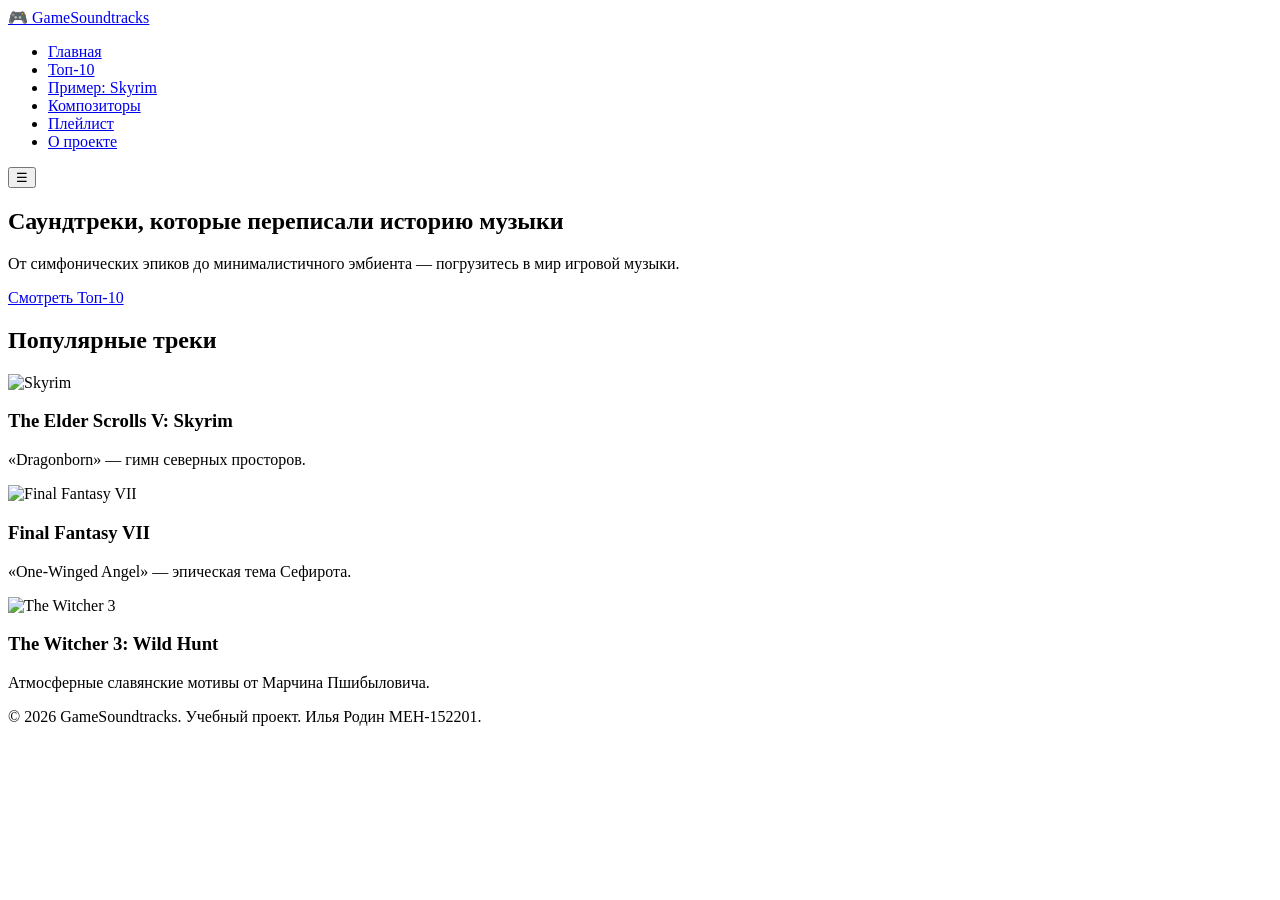
==== Site/index.html @ c66ac8e1 "Create index.html" ====
<!DOCTYPE html>
<html lang="ru">
<head>
	<meta charset="UTF-8">
	<meta name="viewport" content="width=device-width, initial-scale=1.0">
	<title>Лучшие саундтреки из видеоигр | Главная</title>
	<link rel="stylesheet" href="css/style.css">
</head>
<body>
	<header>
		<div class="container header-container">
			<div class="logo">
				<a href="index.html">🎮 GameSoundtracks</a>
			</div>
			<nav>
				<ul class="nav-menu">
					<li><a href="index.html" class="active">Главная</a></li>
					<li><a href="top10.html">Топ-10</a></li>
					<li><a href="soundtrack-skyrim.html">Пример: Skyrim</a></li>
					<li><a href="composers.html">Композиторы</a></li>
					<li><a href="playlist.html">Плейлист</a></li>
					<li><a href="about.html">О проекте</a></li>
				</ul>
				<button class="mobile-menu-toggle" aria-label="Меню">☰</button>
			</nav>
		</div>
	</header>

	<main>
		<div class="container">
			<section class="hero">
				<h1>Саундтреки, которые переписали историю музыки</h1>
				<p>От симфонических эпиков до минималистичного эмбиента — погрузитесь в мир игровой музыки.</p>
				<a href="top10.html" class="btn">Смотреть Топ-10</a>
			</section>

			<section class="featured">
				<h2>Популярные треки</h2>
				<div class="cards-grid">
					<article class="card">
						<img src="images/skyrim.jpg" alt="Skyrim">
						<h3>The Elder Scrolls V: Skyrim</h3>
						<p>«Dragonborn» — гимн северных просторов.</p>
					</article>
					<article class="card">
						<img src="images/ffvii.jpg" alt="Final Fantasy VII">
						<h3>Final Fantasy VII</h3>
						<p>«One-Winged Angel» — эпическая тема Сефирота.</p>
					</article>
					<article class="card">
						<img src="images/witcher3.jpg" alt="The Witcher 3">
						<h3>The Witcher 3: Wild Hunt</h3>
						<p>Атмосферные славянские мотивы от Марчина Пшибыловича.</p>
					</article>
				</div>
			</section>
		</div>
	</main>

	<footer>
		<div class="container">
			<p>© 2026 GameSoundtracks. Учебный проект. Илья Родин МЕН-152201.</p>
		</div>
	</footer>

	<script src="js/script.js"></script>
</body>
</html>
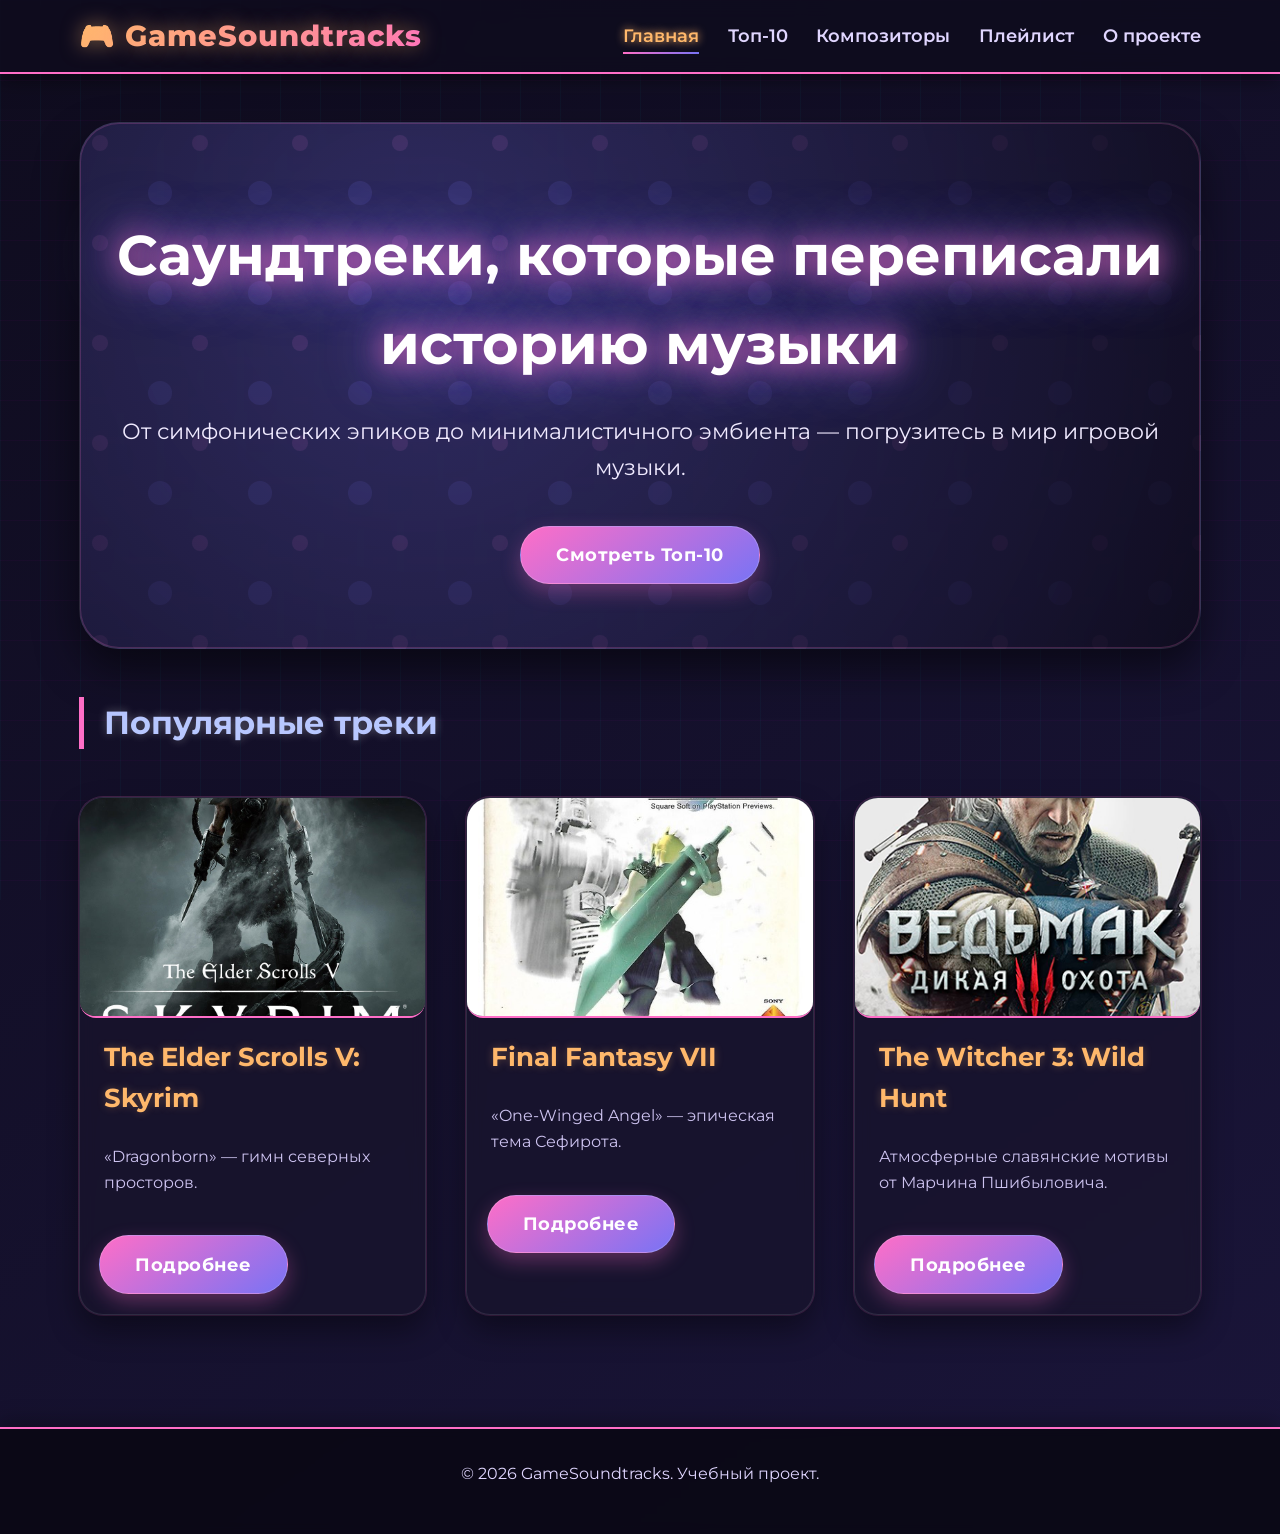
==== commit 8c9955d4: "Add files via upload" ====
--- a/Site/index.html
+++ b/Site/index.html
@@ -1,68 +1,70 @@
-<!DOCTYPE html>
-<html lang="ru">
-<head>
-	<meta charset="UTF-8">
-	<meta name="viewport" content="width=device-width, initial-scale=1.0">
-	<title>Лучшие саундтреки из видеоигр | Главная</title>
-	<link rel="stylesheet" href="css/style.css">
-</head>
-<body>
-	<header>
-		<div class="container header-container">
-			<div class="logo">
-				<a href="index.html">🎮 GameSoundtracks</a>
-			</div>
-			<nav>
-				<ul class="nav-menu">
-					<li><a href="index.html" class="active">Главная</a></li>
-					<li><a href="top10.html">Топ-10</a></li>
-					<li><a href="soundtrack-skyrim.html">Пример: Skyrim</a></li>
-					<li><a href="composers.html">Композиторы</a></li>
-					<li><a href="playlist.html">Плейлист</a></li>
-					<li><a href="about.html">О проекте</a></li>
-				</ul>
-				<button class="mobile-menu-toggle" aria-label="Меню">☰</button>
-			</nav>
-		</div>
-	</header>
-
-	<main>
-		<div class="container">
-			<section class="hero">
-				<h1>Саундтреки, которые переписали историю музыки</h1>
-				<p>От симфонических эпиков до минималистичного эмбиента — погрузитесь в мир игровой музыки.</p>
-				<a href="top10.html" class="btn">Смотреть Топ-10</a>
-			</section>
-
-			<section class="featured">
-				<h2>Популярные треки</h2>
-				<div class="cards-grid">
-					<article class="card">
-						<img src="images/skyrim.jpg" alt="Skyrim">
-						<h3>The Elder Scrolls V: Skyrim</h3>
-						<p>«Dragonborn» — гимн северных просторов.</p>
-					</article>
-					<article class="card">
-						<img src="images/ffvii.jpg" alt="Final Fantasy VII">
-						<h3>Final Fantasy VII</h3>
-						<p>«One-Winged Angel» — эпическая тема Сефирота.</p>
-					</article>
-					<article class="card">
-						<img src="images/witcher3.jpg" alt="The Witcher 3">
-						<h3>The Witcher 3: Wild Hunt</h3>
-						<p>Атмосферные славянские мотивы от Марчина Пшибыловича.</p>
-					</article>
-				</div>
-			</section>
-		</div>
-	</main>
-
-	<footer>
-		<div class="container">
-			<p>© 2026 GameSoundtracks. Учебный проект. Илья Родин МЕН-152201.</p>
-		</div>
-	</footer>
-
-	<script src="js/script.js"></script>
-</body>
-</html>
+﻿<!DOCTYPE html>
+<html lang="ru">
+<head>
+	<meta charset="UTF-8">
+	<meta name="viewport" content="width=device-width, initial-scale=1.0">
+	<title>Лучшие саундтреки из видеоигр | Главная</title>
+	<link rel="stylesheet" href="css/style.css">
+</head>
+<body>
+	<header>
+		<div class="container header-container">
+			<div class="logo">
+				<a href="index.html">🎮 GameSoundtracks</a>
+			</div>
+			<nav>
+				<ul class="nav-menu">
+					<li><a href="index.html" class="active">Главная</a></li>
+					<li><a href="top10.html">Топ-10</a></li>
+					<li><a href="composers.html">Композиторы</a></li>
+					<li><a href="playlist.html">Плейлист</a></li>
+					<li><a href="about.html">О проекте</a></li>
+				</ul>
+				<button class="mobile-menu-toggle" aria-label="Меню">☰</button>
+			</nav>
+		</div>
+	</header>
+
+	<main>
+		<div class="container">
+			<section class="hero">
+				<h1>Саундтреки, которые переписали историю музыки</h1>
+				<p>От симфонических эпиков до минималистичного эмбиента — погрузитесь в мир игровой музыки.</p>
+				<a href="top10.html" class="btn">Смотреть Топ-10</a>
+			</section>
+
+			<section class="featured">
+				<h2>Популярные треки</h2>
+				<div class="cards-grid">
+					<article class="card">
+						<img src="images/skyrim.jpg" alt="Skyrim">
+						<h3>The Elder Scrolls V: Skyrim</h3>
+						<p>«Dragonborn» — гимн северных просторов.</p>
+						<a href="soundtrack-skyrim.html" class="btn" style="margin: 0 1.2rem 1.2rem; display: inline-block;">Подробнее</a>
+					</article>
+					<article class="card">
+						<img src="images/ffvii.jpg" alt="Final Fantasy VII">
+						<h3>Final Fantasy VII</h3>
+						<p>«One-Winged Angel» — эпическая тема Сефирота.</p>
+						<a href="soundtrack-ffvii.html" class="btn" style="margin: 0 1.2rem 1.2rem; display: inline-block;">Подробнее</a>
+					</article>
+					<article class="card">
+						<img src="images/witcher3.jpg" alt="The Witcher 3">
+						<h3>The Witcher 3: Wild Hunt</h3>
+						<p>Атмосферные славянские мотивы от Марчина Пшибыловича.</p>
+						<a href="soundtrack-witcher3.html" class="btn" style="margin: 0 1.2rem 1.2rem; display: inline-block;">Подробнее</a>
+					</article>
+				</div>
+			</section>
+		</div>
+	</main>
+
+	<footer>
+		<div class="container">
+			<p>© 2026 GameSoundtracks. Учебный проект.</p>
+		</div>
+	</footer>
+
+	<script src="js/script.js"></script>
+</body>
+</html>
--- a/Site/css/style.css
+++ b/Site/css/style.css
@@ -0,0 +1,759 @@
+/* ===== ПОДКЛЮЧЕНИЕ ШРИФТА (опционально) ===== */
+@import url('https://fonts.googleapis.com/css2?family=Montserrat:wght@400;600;700&display=swap');
+
+/* ===== ОБНУЛЕНИЕ И БАЗОВЫЕ СТИЛИ ===== */
+* {
+	margin: 0;
+	padding: 0;
+	box-sizing: border-box;
+}
+
+body {
+	font-family: 'Montserrat', 'Segoe UI', sans-serif;
+	line-height: 1.6;
+	color: #B0BF1A;
+	background: linear-gradient(145deg, #0f0c1e 0%, #1a153a 100%);
+	min-height: 100vh;
+	display: flex;
+	flex-direction: column;
+	position: relative;
+}
+
+	/* Анимированный фоновый узор (сетка) */
+	body::before {
+		content: "";
+		position: fixed;
+		top: 0;
+		left: 0;
+		width: 100%;
+		height: 100%;
+		background-image: linear-gradient(rgba(255, 0, 255, 0.03) 1px, transparent 1px), linear-gradient(90deg, rgba(0, 255, 255, 0.03) 1px, transparent 1px);
+		background-size: 40px 40px;
+		pointer-events: none;
+		z-index: -1;
+		animation: gridPulse 8s infinite alternate;
+	}
+
+@keyframes gridPulse {
+	0% {
+		opacity: 0.3;
+	}
+
+	100% {
+		opacity: 0.8;
+	}
+}
+
+main {
+	flex: 1;
+	position: relative;
+	z-index: 2;
+}
+
+.container {
+	width: 90%;
+	max-width: 1200px;
+	margin: 0 auto;
+	padding: 0 15px;
+}
+
+h1, h2, h3 {
+	margin-bottom: 1.2rem;
+	font-weight: 700;
+	text-shadow: 0 0 10px rgba(255, 255, 255, 0.3);
+}
+
+h1 {
+	font-size: 2.8rem;
+	background: linear-gradient(135deg, #ff6ec7, #7873f5);
+	-webkit-background-clip: text;
+	background-clip: text;
+	color: transparent;
+	display: inline-block;
+	margin-top: 1.5rem;
+}
+
+h2 {
+	font-size: 2rem;
+	color: #b8c7ff;
+	border-left: 5px solid #ff6ec7;
+	padding-left: 20px;
+}
+
+p {
+	margin-bottom: 1rem;
+	color: #e0d6ff;
+}
+
+a {
+	color: #ffb86b;
+	transition: all 0.3s ease;
+}
+
+	a:hover {
+		color: #ff6ec7;
+		text-shadow: 0 0 8px #ff6ec7;
+	}
+
+img {
+	max-width: 100%;
+	height: auto;
+	border-radius: 16px;
+}
+
+/* ===== КНОПКИ ===== */
+.btn {
+	display: inline-block;
+	background: linear-gradient(145deg, #ff6ec7, #7873f5);
+	color: #fff;
+	padding: 0.9rem 2.2rem;
+	border-radius: 40px;
+	text-decoration: none;
+	font-weight: bold;
+	font-size: 1.1rem;
+	box-shadow: 0 8px 20px rgba(255, 110, 199, 0.3);
+	transition: all 0.3s ease;
+	border: 1px solid rgba(255, 255, 255, 0.2);
+	letter-spacing: 0.5px;
+}
+
+	.btn:hover {
+		transform: translateY(-4px);
+		box-shadow: 0 15px 30px rgba(255, 110, 199, 0.5);
+		background: linear-gradient(145deg, #ff8fd6, #918cf7);
+		color: #fff;
+	}
+
+	.btn.secondary {
+		background: rgba(255, 255, 255, 0.08);
+		backdrop-filter: blur(5px);
+		border: 1px solid rgba(255, 110, 199, 0.5);
+		color: #ffb86b;
+		box-shadow: none;
+		margin-top: 1rem;
+	}
+
+		.btn.secondary:hover {
+			background: rgba(255, 110, 199, 0.15);
+			border-color: #ff6ec7;
+			color: #fff;
+			transform: translateY(-2px);
+		}
+
+/* ===== ШАПКА (БОЛЕЕ ЯРКАЯ) ===== */
+header {
+	background: rgba(15, 12, 30, 0.85);
+	backdrop-filter: blur(10px);
+	border-bottom: 2px solid #ff6ec7;
+	box-shadow: 0 5px 20px rgba(0, 0, 0, 0.5);
+	position: sticky;
+	top: 0;
+	z-index: 1000;
+	padding: 0.8rem 0;
+}
+
+.header-container {
+	display: flex;
+	justify-content: space-between;
+	align-items: center;
+}
+
+.logo a {
+	color: #fff;
+	text-decoration: none;
+	font-size: 1.8rem;
+	font-weight: 800;
+	background: linear-gradient(135deg, #ffb86b, #ff6ec7);
+	-webkit-background-clip: text;
+	background-clip: text;
+	color: transparent;
+	text-shadow: 0 0 20px rgba(255, 184, 107, 0.5);
+	letter-spacing: 1px;
+}
+
+.nav-menu {
+	display: flex;
+	list-style: none;
+	gap: 1.8rem;
+}
+
+	.nav-menu a {
+		color: #e0d6ff;
+		text-decoration: none;
+		padding: 0.5rem 0;
+		font-weight: 600;
+		font-size: 1.1rem;
+		position: relative;
+		transition: color 0.3s;
+	}
+
+		.nav-menu a::after {
+			content: '';
+			position: absolute;
+			bottom: 0;
+			left: 0;
+			width: 0;
+			height: 2px;
+			background: linear-gradient(90deg, #ff6ec7, #7873f5);
+			transition: width 0.3s ease;
+		}
+
+		.nav-menu a:hover::after,
+		.nav-menu a.active::after {
+			width: 100%;
+		}
+
+		.nav-menu a:hover,
+		.nav-menu a.active {
+			color: #ffb86b;
+			text-shadow: 0 0 8px #ffb86b;
+		}
+
+.mobile-menu-toggle {
+	display: none;
+	background: none;
+	border: 2px solid #ff6ec7;
+	color: #ff6ec7;
+	font-size: 1.8rem;
+	padding: 0.25rem 0.9rem;
+	cursor: pointer;
+	border-radius: 12px;
+	transition: all 0.3s;
+}
+
+	.mobile-menu-toggle:hover {
+		background: #ff6ec7;
+		color: #0f0c1e;
+	}
+
+/* ===== ГЛАВНАЯ (HERO) ===== */
+.hero {
+	background: radial-gradient(circle at 30% 30%, rgba(120, 115, 245, 0.3), rgba(15, 12, 30, 0.9)), url('data:image/svg+xml;utf8,<svg xmlns="http://www.w3.org/2000/svg" viewBox="0 0 100 100" width="100" height="100"><circle cx="20" cy="20" r="8" fill="%23ff6ec7" opacity="0.15"/><circle cx="80" cy="70" r="12" fill="%237873f5" opacity="0.15"/></svg>');
+	color: #fff;
+	padding: 4rem 2rem;
+	border-radius: 40px;
+	text-align: center;
+	margin: 3rem 0;
+	border: 1px solid rgba(255, 255, 255, 0.1);
+	box-shadow: 0 20px 40px rgba(0, 0, 0, 0.5), 0 0 0 1px rgba(255, 110, 199, 0.2) inset;
+	backdrop-filter: blur(5px);
+	animation: floatIn 1s ease-out;
+}
+
+@keyframes floatIn {
+	0% {
+		opacity: 0;
+		transform: translateY(20px);
+	}
+
+	100% {
+		opacity: 1;
+		transform: translateY(0);
+	}
+}
+
+.hero h1 {
+	color: #fff;
+	font-size: 3.5rem;
+	text-shadow: 0 0 30px #ff6ec7, 0 0 60px #7873f5;
+	background: none;
+	-webkit-background-clip: unset;
+	background-clip: unset;
+	color: #fff;
+	margin-bottom: 1.5rem;
+}
+
+.hero p {
+	font-size: 1.4rem;
+	margin-bottom: 2.5rem;
+	color: #f0eaff;
+}
+
+/* ===== КАРТОЧКИ (ГРИД) ===== */
+.cards-grid {
+	display: grid;
+	grid-template-columns: repeat(auto-fit, minmax(300px, 1fr));
+	gap: 2.5rem;
+	margin: 3rem 0;
+}
+
+.card {
+	background: rgba(25, 20, 45, 0.7);
+	backdrop-filter: blur(8px);
+	border-radius: 24px;
+	overflow: hidden;
+	box-shadow: 0 15px 30px rgba(0, 0, 0, 0.4), 0 0 0 1px rgba(255, 110, 199, 0.2);
+	transition: all 0.4s cubic-bezier(0.175, 0.885, 0.32, 1.275);
+	border: 1px solid rgba(255, 255, 255, 0.1);
+}
+
+	.card:hover {
+		transform: translateY(-12px) scale(1.02);
+		box-shadow: 0 25px 40px rgba(255, 110, 199, 0.3), 0 0 20px rgba(120, 115, 245, 0.3);
+		border-color: rgba(255, 110, 199, 0.5);
+	}
+
+	.card img {
+		width: 100%;
+		height: 220px;
+		object-fit: cover;
+		display: block;
+		border-bottom: 2px solid #ff6ec7;
+	}
+
+	.card h3 {
+		padding: 1.2rem 1.5rem 0.2rem;
+		font-size: 1.6rem;
+		color: #ffb86b;
+		text-shadow: 0 0 8px rgba(255, 184, 107, 0.3);
+	}
+
+	.card p {
+		padding: 0.2rem 1.5rem 1.5rem;
+		color: #cdc3f0;
+	}
+
+/* ===== ТОП-10 СПИСОК (ЯРКИЙ СТИЛЬ) ===== */
+.top-list {
+	list-style: none;
+	counter-reset: top-counter;
+	margin: 3rem 0;
+}
+
+.top-item {
+	display: flex;
+	align-items: center;
+	gap: 2rem;
+	background: rgba(30, 25, 55, 0.7);
+	backdrop-filter: blur(8px);
+	margin-bottom: 1.8rem;
+	padding: 1.5rem;
+	border-radius: 30px;
+	box-shadow: 0 10px 20px rgba(0, 0, 0, 0.3), 0 0 0 1px rgba(255, 110, 199, 0.15);
+	counter-increment: top-counter;
+	transition: all 0.3s;
+	border: 1px solid rgba(255, 255, 255, 0.05);
+}
+
+	.top-item:hover {
+		transform: scale(1.01);
+		box-shadow: 0 15px 30px rgba(255, 110, 199, 0.25), 0 0 15px rgba(120, 115, 245, 0.2);
+		border-color: rgba(255, 110, 199, 0.3);
+	}
+
+	.top-item::before {
+		content: counter(top-counter);
+		font-size: 3.5rem;
+		font-weight: 800;
+		background: linear-gradient(145deg, #ff6ec7, #7873f5);
+		-webkit-background-clip: text;
+		background-clip: text;
+		color: transparent;
+		min-width: 4rem;
+		text-align: center;
+		text-shadow: 0 0 15px #ff6ec7;
+	}
+
+	.top-item img {
+		width: 120px;
+		height: 120px;
+		object-fit: cover;
+		border-radius: 20px;
+		box-shadow: 0 8px 20px rgba(0,0,0,0.5);
+		border: 2px solid rgba(255, 110, 199, 0.3);
+	}
+
+.item-info h2 {
+	margin-bottom: 0.3rem;
+	font-size: 1.9rem;
+	border-left: none;
+	padding-left: 0;
+	color: #ffb86b;
+}
+
+.item-info p {
+	margin-bottom: 0.2rem;
+}
+
+.subtitle {
+	color: #b8a9ff;
+	font-style: italic;
+	font-size: 1.2rem;
+}
+
+.note {
+	color: #9a8fd8;
+	font-size: 1rem;
+	margin-top: 1.5rem;
+}
+
+/* ===== ДЕТАЛЬНАЯ СТРАНИЦА САУНДТРЕКА ===== */
+.soundtrack-detail h1 {
+	margin: 2rem 0 1rem;
+}
+
+.detail-header {
+	display: flex;
+	gap: 2.5rem;
+	margin-bottom: 2.5rem;
+	flex-wrap: wrap;
+}
+
+.detail-cover {
+	width: 300px;
+	border-radius: 24px;
+	box-shadow: 0 20px 40px rgba(0,0,0,0.5), 0 0 0 2px rgba(255,110,199,0.3);
+	transition: transform 0.3s;
+}
+
+	.detail-cover:hover {
+		transform: rotate(1deg) scale(1.02);
+	}
+
+.detail-meta {
+	background: rgba(20, 15, 40, 0.7);
+	backdrop-filter: blur(8px);
+	padding: 2rem;
+	border-radius: 24px;
+	flex: 1;
+	border: 1px solid rgba(255,110,199,0.2);
+	box-shadow: 0 10px 25px rgba(0,0,0,0.3);
+}
+
+.video-wrapper {
+	position: relative;
+	padding-bottom: 56.25%;
+	height: 0;
+	margin: 2rem 0;
+	border-radius: 20px;
+	overflow: hidden;
+	box-shadow: 0 15px 30px rgba(0,0,0,0.5);
+	border: 2px solid #7873f5;
+}
+
+	.video-wrapper iframe {
+		position: absolute;
+		top: 0;
+		left: 0;
+		width: 100%;
+		height: 100%;
+	}
+
+.simple-list {
+	list-style: none;
+	margin: 1.5rem 0 2rem;
+}
+
+	.simple-list li {
+		margin-bottom: 0.8rem;
+		padding-left: 1.8rem;
+		position: relative;
+		color: #e0d6ff;
+	}
+
+		.simple-list li::before {
+			content: "♪";
+			color: #ff6ec7;
+			position: absolute;
+			left: 0;
+			font-size: 1.4rem;
+		}
+
+/* ===== ПЛЕЙЛИСТ И ПЛЕЕР (ЯРКИЙ) ===== */
+.player-container {
+	background: linear-gradient(145deg, #1f1945, #15102e);
+	padding: 2rem;
+	border-radius: 30px;
+	margin: 2.5rem 0;
+	color: #fff;
+	box-shadow: 0 20px 40px rgba(0,0,0,0.6), 0 0 0 1px #ff6ec7;
+	border: 1px solid rgba(255,255,255,0.1);
+}
+
+.now-playing {
+	margin-bottom: 1.2rem;
+	font-size: 1.4rem;
+	font-weight: 600;
+	min-height: 3rem;
+	color: #ffb86b;
+	text-shadow: 0 0 10px #ffb86b;
+}
+
+#audio-player {
+	width: 100%;
+	border-radius: 40px;
+	background: #0f0c1e;
+	height: 48px;
+}
+
+.track-list {
+	display: flex;
+	flex-direction: column;
+	gap: 1rem;
+	margin: 2rem 0;
+}
+
+.track-item {
+	display: flex;
+	align-items: center;
+	justify-content: space-between;
+	background: rgba(40, 30, 70, 0.7);
+	backdrop-filter: blur(5px);
+	padding: 1rem 1.8rem;
+	border-radius: 50px;
+	box-shadow: 0 5px 15px rgba(0,0,0,0.3);
+	border: 1px solid rgba(255,110,199,0.2);
+	transition: all 0.3s;
+}
+
+	.track-item:hover {
+		background: rgba(60, 45, 100, 0.8);
+		border-color: #ff6ec7;
+		transform: scale(1.01);
+	}
+
+.track-info {
+	display: flex;
+	align-items: center;
+	gap: 1.5rem;
+	flex: 1;
+	cursor: pointer;
+}
+
+.track-number {
+	font-weight: 800;
+	font-size: 1.5rem;
+	background: linear-gradient(145deg, #ff6ec7, #7873f5);
+	-webkit-background-clip: text;
+	background-clip: text;
+	color: transparent;
+	width: 40px;
+	text-align: center;
+}
+
+.track-details {
+	display: flex;
+	flex-direction: column;
+}
+
+.track-title {
+	font-weight: 700;
+	font-size: 1.3rem;
+	color: #fff;
+}
+
+.track-game {
+	font-size: 1rem;
+	color: #b8a9ff;
+}
+
+.track-actions {
+	display: flex;
+	gap: 0.8rem;
+}
+
+.play-btn {
+	background: linear-gradient(145deg, #ff6ec7, #7873f5);
+	color: white;
+	border: none;
+	border-radius: 40px;
+	padding: 0.5rem 1.5rem;
+	font-weight: bold;
+	cursor: pointer;
+	font-size: 1rem;
+	box-shadow: 0 4px 10px rgba(255,110,199,0.4);
+	transition: all 0.3s;
+	border: 1px solid rgba(255,255,255,0.2);
+}
+
+	.play-btn:hover {
+		transform: scale(1.05);
+		box-shadow: 0 8px 20px rgba(255,110,199,0.6);
+	}
+
+.fav-btn {
+	background: rgba(255,255,255,0.05);
+	border: 1px solid rgba(255,110,199,0.4);
+	border-radius: 40px;
+	padding: 0.5rem 1.2rem;
+	cursor: pointer;
+	font-weight: bold;
+	color: #ffb86b;
+	transition: all 0.3s;
+	backdrop-filter: blur(5px);
+}
+
+	.fav-btn.active {
+		background: #ff6ec7;
+		border-color: #fff;
+		color: #0f0c1e;
+		box-shadow: 0 0 15px #ff6ec7;
+	}
+
+/* ===== СТРАНИЦА КОМПОЗИТОРА ===== */
+.composer-profile h1 {
+	margin: 2.5rem 0 1.5rem;
+}
+
+.profile-header {
+	display: flex;
+	gap: 2.5rem;
+	margin-bottom: 2.5rem;
+	flex-wrap: wrap;
+}
+
+.profile-photo {
+	width: 280px;
+	border-radius: 30px;
+	box-shadow: 0 20px 40px rgba(0,0,0,0.5), 0 0 0 2px #ff6ec7;
+	transition: all 0.4s;
+}
+
+	.profile-photo:hover {
+		transform: scale(1.02) rotate(-1deg);
+		box-shadow: 0 25px 50px rgba(255,110,199,0.4);
+	}
+
+.profile-meta {
+	background: rgba(30, 20, 55, 0.7);
+	backdrop-filter: blur(8px);
+	padding: 2rem;
+	border-radius: 30px;
+	flex: 1;
+	border: 1px solid rgba(120,115,245,0.3);
+}
+
+	.profile-meta p {
+		margin-bottom: 0.7rem;
+		font-size: 1.1rem;
+	}
+
+.biography, .notable-works, .listen {
+	margin-bottom: 2.5rem;
+	background: rgba(25, 18, 45, 0.5);
+	backdrop-filter: blur(5px);
+	padding: 2rem;
+	border-radius: 30px;
+	border: 1px solid rgba(255,110,199,0.15);
+}
+
+	.notable-works ul {
+		list-style: none;
+		margin-left: 0;
+	}
+
+	.notable-works li {
+		margin-bottom: 0.7rem;
+		padding-left: 2rem;
+		position: relative;
+	}
+
+		.notable-works li::before {
+			content: "▹";
+			color: #ff6ec7;
+			position: absolute;
+			left: 0;
+			font-size: 1.4rem;
+		}
+
+	.notable-works a {
+		color: #ffb86b;
+		text-decoration: none;
+		font-weight: 600;
+		border-bottom: 1px dashed #7873f5;
+	}
+
+		.notable-works a:hover {
+			color: #ff6ec7;
+			border-bottom-style: solid;
+		}
+
+/* ===== СТРАНИЦА О ПРОЕКТЕ ===== */
+.about {
+	background: rgba(25, 18, 45, 0.6);
+	backdrop-filter: blur(8px);
+	padding: 2.5rem;
+	border-radius: 40px;
+	margin: 3rem 0;
+	border: 1px solid rgba(255,110,199,0.2);
+}
+
+	.about h2 {
+		margin-top: 2rem;
+	}
+
+/* ===== ФУТЕР ===== */
+footer {
+	background: rgba(10, 8, 20, 0.9);
+	backdrop-filter: blur(5px);
+	color: #b8a9ff;
+	text-align: center;
+	padding: 2rem 0;
+	margin-top: 4rem;
+	border-top: 2px solid #ff6ec7;
+	font-size: 1rem;
+	box-shadow: 0 -5px 20px rgba(0,0,0,0.3);
+}
+
+/* ===== АДАПТИВНОСТЬ ===== */
+@media (max-width: 768px) {
+	h1 {
+		font-size: 2.2rem;
+	}
+
+	.hero h1 {
+		font-size: 2.5rem;
+	}
+
+	.hero p {
+		font-size: 1.1rem;
+	}
+
+	.mobile-menu-toggle {
+		display: block;
+	}
+
+	.nav-menu {
+		display: none;
+		flex-direction: column;
+		position: absolute;
+		top: 85px;
+		left: 0;
+		width: 100%;
+		background: rgba(15, 12, 30, 0.95);
+		backdrop-filter: blur(15px);
+		padding: 1.5rem;
+		z-index: 1000;
+		border-bottom: 2px solid #ff6ec7;
+		border-radius: 0 0 30px 30px;
+	}
+
+		.nav-menu.active {
+			display: flex;
+		}
+
+	.top-item {
+		flex-direction: column;
+		align-items: flex-start;
+		text-align: center;
+	}
+
+		.top-item::before {
+			align-self: center;
+		}
+
+	.detail-header {
+		flex-direction: column;
+		align-items: center;
+	}
+
+	.track-item {
+		flex-direction: column;
+		gap: 1rem;
+	}
+
+	.track-actions {
+		width: 100%;
+		justify-content: center;
+	}
+}
